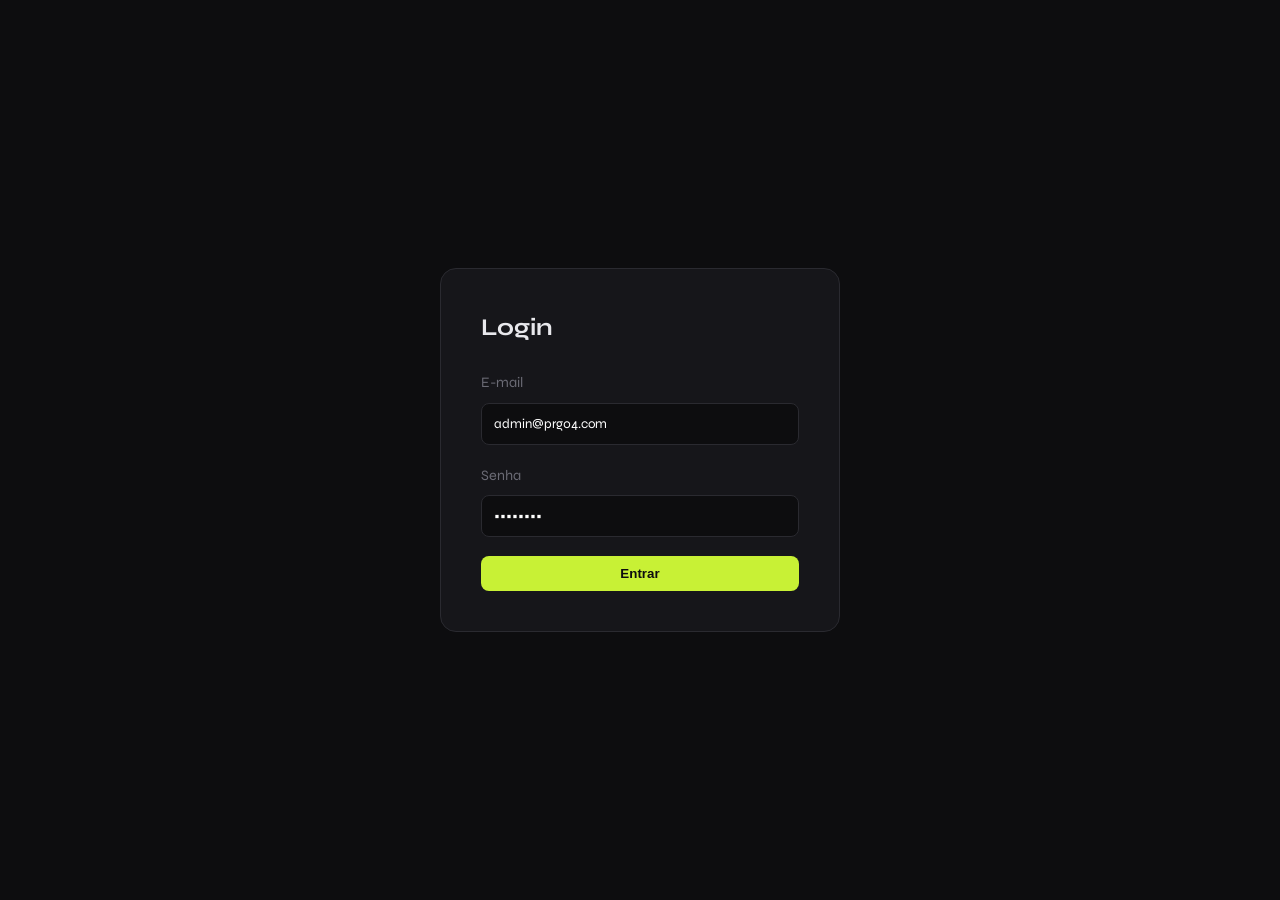
==== Atividades PRGP04/admin.html @ bfbd93ef "feat: implementa fluxo de login e refatora estrutura CSS das atividades 3, 4 e 5" ====
<!DOCTYPE html>
<html lang="pt-BR">
<head>
    <meta charset="UTF-8">
    <title>Admin - PRG04</title>
    <link rel="stylesheet" href="assets/css/global.css">
    <link rel="stylesheet" href="assets/css/admin.css">
</head>
<body>
    <div class="admin-layout">
        <div class="admin-header">
            <h2>Gestão de Usuários</h2>
            <button onclick="handleLogout()" class="btn-delete">Sair</button>
        </div>
        <table class="user-table">
            <thead>
                <tr><th>ID</th><th>Nome</th><th>E-mail</th><th>Ações</th></tr>
            </thead>
            <tbody>
                <tr><td>1</td><td>Paulo Everton</td><td>paulo@ifba.edu.br</td><td><button class="btn-edit">Editar</button><button class="btn-delete">Excluir</button></td></tr>
                <tr><td>2</td><td>Laíse Silva</td><td>laise@exemplo.com</td><td><button class="btn-edit">Editar</button><button class="btn-delete">Excluir</button></td></tr>
                <tr><td>3</td><td>Nina Gata</td><td>nina@cats.com</td><td><button class="btn-edit">Editar</button><button class="btn-delete">Excluir</button></td></tr>
                <tr><td>4</td><td>Gatito Mutley</td><td>mutley@cats.com</td><td><button class="btn-edit">Editar</button><button class="btn-delete">Excluir</button></td></tr>
                <tr><td>5</td><td>Chamex Peixe</td><td>chamex@aqua.com</td><td><button class="btn-edit">Editar</button><button class="btn-delete">Excluir</button></td></tr>
            </tbody>
        </table>
    </div>
    <script src="assets/js/admin.js"></script>
</body>
</html>
---- Atividades PRGP04/assets/css/global.css ----
@import url('https://fonts.googleapis.com/css2?family=Syne:wght@400;600;700;800&family=DM+Mono:wght@400;500&display=swap');

:root {
    --bg: #0d0d0f;
    --surface: #16161a;
    --border: #2a2a30;
    --accent: #c8f135; 
    --accent-dim: #5b8cff; 
    --text: #e8e8ec;
    --muted: #6b6b75;
    --error: #ff5c5c;
}

* {
    box-sizing: border-box;
    margin: 0;
    padding: 0;
}

body {
    font-family: 'Syne', sans-serif;
    background-color: var(--bg);
    color: var(--text);
    line-height: 1.6;
}

.btn-primary {
    display: inline-flex;
    align-items: center;
    gap: 8px;
    background-color: var(--accent);
    color: var(--bg);
    padding: 10px 20px;
    border-radius: 8px;
    text-decoration: none;
    font-weight: 700;
    transition: transform 0.2s, opacity 0.2s;
    border: none;
    cursor: pointer;
}

.btn-primary:hover {
    transform: translateY(-2px);
    opacity: 0.9;
}
---- Atividades PRGP04/assets/css/admin.css ----
.admin-layout {
    max-width: 1000px;
    margin: 4rem auto;
    padding: 0 2rem;
}

.admin-header {
    display: flex;
    justify-content: space-between;
    align-items: center;
    margin-bottom: 3rem;
}

.user-table {
    width: 100%;
    border-collapse: collapse;
    background: var(--surface);
    border-radius: 12px;
    overflow: hidden;
}

.user-table th {
    background: var(--border);
    padding: 1rem;
    text-align: left;
    color: var(--muted);
    font-size: 0.8rem;
    text-transform: uppercase;
}

.user-table td {
    padding: 1rem;
    border-bottom: 1px solid var(--border);
}

.btn-edit { color: var(--accent-dim); background: none; border: none; cursor: pointer; margin-right: 15px; font-weight: 600; }
.btn-delete { color: var(--error); background: none; border: none; cursor: pointer; font-weight: 600; }
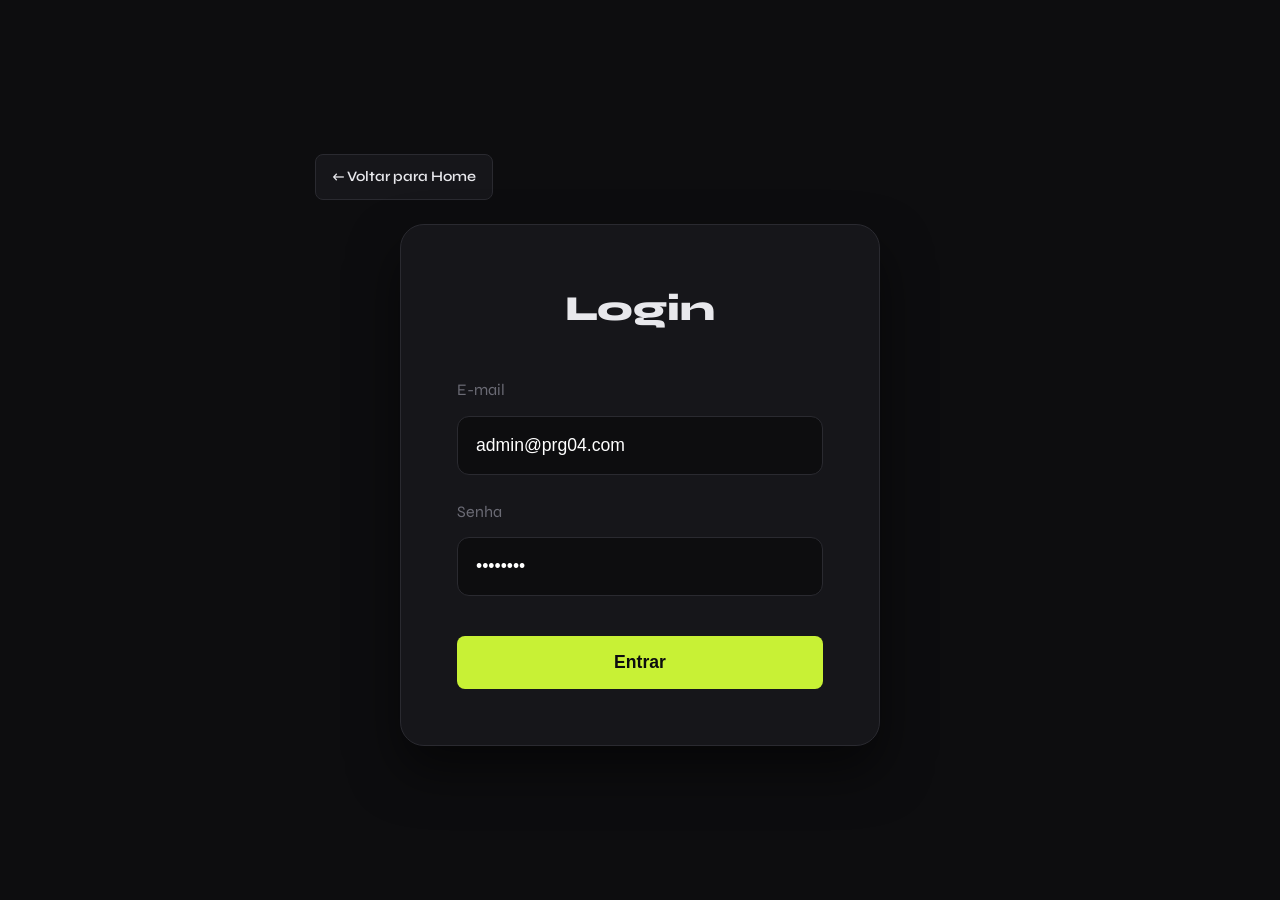
==== commit 2df04581: "Atividade 07, Responsividade e menu" ====
--- a/Atividades PRGP04/admin.html
+++ b/Atividades PRGP04/admin.html
@@ -2,28 +2,36 @@
 <html lang="pt-BR">
 <head>
     <meta charset="UTF-8">
+    <meta name="viewport" content="width=device-width, initial-scale=1.0">
     <title>Admin - PRG04</title>
     <link rel="stylesheet" href="assets/css/global.css">
     <link rel="stylesheet" href="assets/css/admin.css">
 </head>
 <body>
     <div class="admin-layout">
-        <div class="admin-header">
+        <header class="admin-header">
             <h2>Gestão de Usuários</h2>
+            <nav id="menu">
+                <ul>
+                    <li><a href="index.html">Início</a></li>
+                </ul>
+            </nav>
             <button onclick="handleLogout()" class="btn-delete">Sair</button>
+        </header>
+        <div class="table-responsive">
+            <table class="user-table">
+                <thead>
+                    <tr><th>ID</th><th>Nome</th><th>E-mail</th><th>Ações</th></tr>
+                </thead>
+                <tbody>
+                    <tr><td>1</td><td>Paulo Everton</td><td>paulo@ifba.edu.br</td><td><button class="btn-edit">Editar</button><button class="btn-delete">Excluir</button></td></tr>
+                    <tr><td>2</td><td>Laíse Silva</td><td>laise@exemplo.com</td><td><button class="btn-edit">Editar</button><button class="btn-delete">Excluir</button></td></tr>
+                    <tr><td>3</td><td>Nina Gata</td><td>nina@cats.com</td><td><button class="btn-edit">Editar</button><button class="btn-delete">Excluir</button></td></tr>
+                    <tr><td>4</td><td>Gatito Mutley</td><td>mutley@cats.com</td><td><button class="btn-edit">Editar</button><button class="btn-delete">Excluir</button></td></tr>
+                    <tr><td>5</td><td>Chamex Peixe</td><td>chamex@aqua.com</td><td><button class="btn-edit">Editar</button><button class="btn-delete">Excluir</button></td></tr>
+                </tbody>
+            </table>
         </div>
-        <table class="user-table">
-            <thead>
-                <tr><th>ID</th><th>Nome</th><th>E-mail</th><th>Ações</th></tr>
-            </thead>
-            <tbody>
-                <tr><td>1</td><td>Paulo Everton</td><td>paulo@ifba.edu.br</td><td><button class="btn-edit">Editar</button><button class="btn-delete">Excluir</button></td></tr>
-                <tr><td>2</td><td>Laíse Silva</td><td>laise@exemplo.com</td><td><button class="btn-edit">Editar</button><button class="btn-delete">Excluir</button></td></tr>
-                <tr><td>3</td><td>Nina Gata</td><td>nina@cats.com</td><td><button class="btn-edit">Editar</button><button class="btn-delete">Excluir</button></td></tr>
-                <tr><td>4</td><td>Gatito Mutley</td><td>mutley@cats.com</td><td><button class="btn-edit">Editar</button><button class="btn-delete">Excluir</button></td></tr>
-                <tr><td>5</td><td>Chamex Peixe</td><td>chamex@aqua.com</td><td><button class="btn-edit">Editar</button><button class="btn-delete">Excluir</button></td></tr>
-            </tbody>
-        </table>
     </div>
     <script src="assets/js/admin.js"></script>
 </body>
--- a/Atividades PRGP04/assets/css/global.css
+++ b/Atividades PRGP04/assets/css/global.css
@@ -42,4 +42,45 @@
 .btn-primary:hover {
     transform: translateY(-2px);
     opacity: 0.9;
+}
+
+/* =========================================
+   MENU DE NAVEGAÇÃO (nav#menu) — compartilhado
+========================================= */
+#menu {
+    width: 100%;
+}
+
+#menu ul {
+    list-style: none;
+    display: flex;
+    flex-direction: column; /* Empilhado no mobile */
+    gap: 0.6rem;
+}
+
+#menu li {
+    background-color: var(--surface);
+    border: 1px solid var(--border);
+    border-radius: 8px;
+    transition: background-color 0.3s ease, transform 0.2s ease;
+}
+
+#menu li:hover {
+    background-color: var(--border);
+    transform: translateY(-2px);
+}
+
+#menu a {
+    display: block;
+    padding: 0.65rem 1rem;
+    color: var(--text);
+    text-decoration: none;
+    font-weight: 600;
+    font-size: 0.9rem;
+    transition: color 0.3s ease;
+}
+
+#menu a:hover {
+    color: var(--accent);
+    text-decoration: underline;
 }
--- a/Atividades PRGP04/assets/css/admin.css
+++ b/Atividades PRGP04/assets/css/admin.css
@@ -6,17 +6,39 @@
 
 .admin-header {
     display: flex;
-    justify-content: space-between;
-    align-items: center;
-    margin-bottom: 3rem;
+    flex-direction: column; /* Empilhado no mobile */
+    align-items: stretch;
+    gap: 1rem;
+    margin-bottom: 2rem;
+    text-align: center;
+}
+
+.table-responsive {
+    width: 100%;
+    overflow-x: auto; /* Evita que a tabela quebre o layout em telas pequenas */
 }
 
 .user-table {
     width: 100%;
+    min-width: 480px;
     border-collapse: collapse;
     background: var(--surface);
     border-radius: 12px;
     overflow: hidden;
+}
+
+@media (min-width: 600px) {
+    .admin-header {
+        flex-direction: row;
+        justify-content: space-between;
+        align-items: center;
+        text-align: left;
+        margin-bottom: 3rem;
+    }
+
+    .admin-header #menu ul {
+        flex-direction: row;
+    }
 }
 
 .user-table th {
